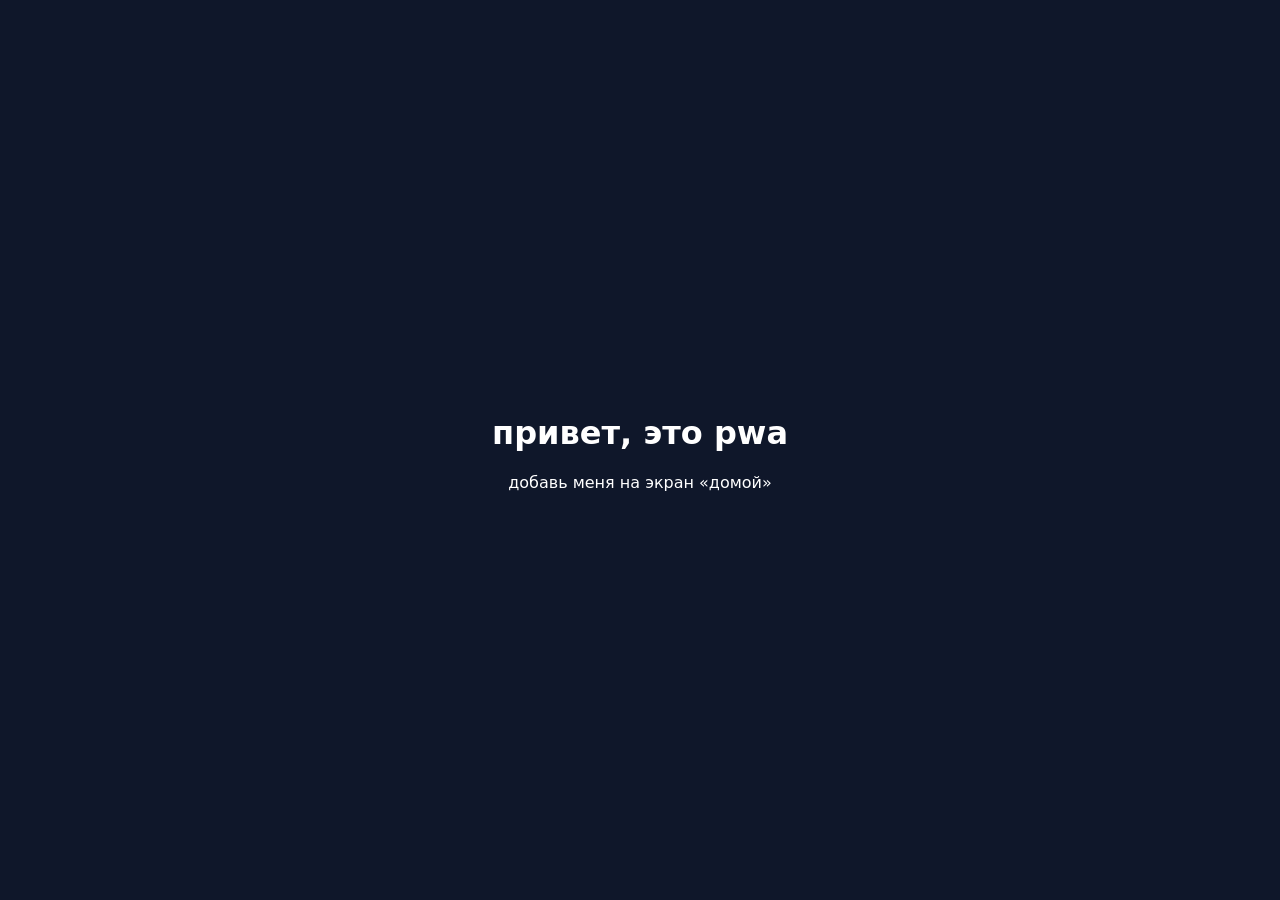
==== index.html @ ba423747 "pwa starter: страница, манифест, service worker, иконки Co-Authored-By: Claude Sonnet 5.5 <noreply@a" ====
<!doctype html>
<html lang="ru">
<head>
  <meta charset="utf-8">
  <meta name="viewport" content="width=device-width, initial-scale=1, viewport-fit=cover">
  <title>Моё приложение</title>

  <!-- pwa: манифест и цвет строки состояния -->
  <link rel="manifest" href="manifest.json">
  <meta name="theme-color" content="#0f172a">

  <!-- pwa для ios (safari) -->
  <meta name="apple-mobile-web-app-capable" content="yes">
  <meta name="mobile-web-app-capable" content="yes">
  <meta name="apple-mobile-web-app-status-bar-style" content="black-translucent">
  <meta name="apple-mobile-web-app-title" content="Моё приложение">
  <link rel="apple-touch-icon" href="icons/apple-touch-icon.png">

  <style>
    html, body { margin: 0; height: 100%; background: #0f172a; color: #fff;
      font-family: -apple-system, system-ui, sans-serif; }
    body { display: flex; align-items: center; justify-content: center; text-align: center;
      padding: env(safe-area-inset-top) env(safe-area-inset-right)
               env(safe-area-inset-bottom) env(safe-area-inset-left); }
  </style>
</head>
<body>
  <main>
    <h1>привет, это pwa</h1>
    <p>добавь меня на экран «домой»</p>
  </main>

  <script>
    if ('serviceWorker' in navigator) {
      window.addEventListener('load', () => {
        navigator.serviceWorker.register('sw.js').catch(console.error);
      });
    }
  </script>
</body>
</html>
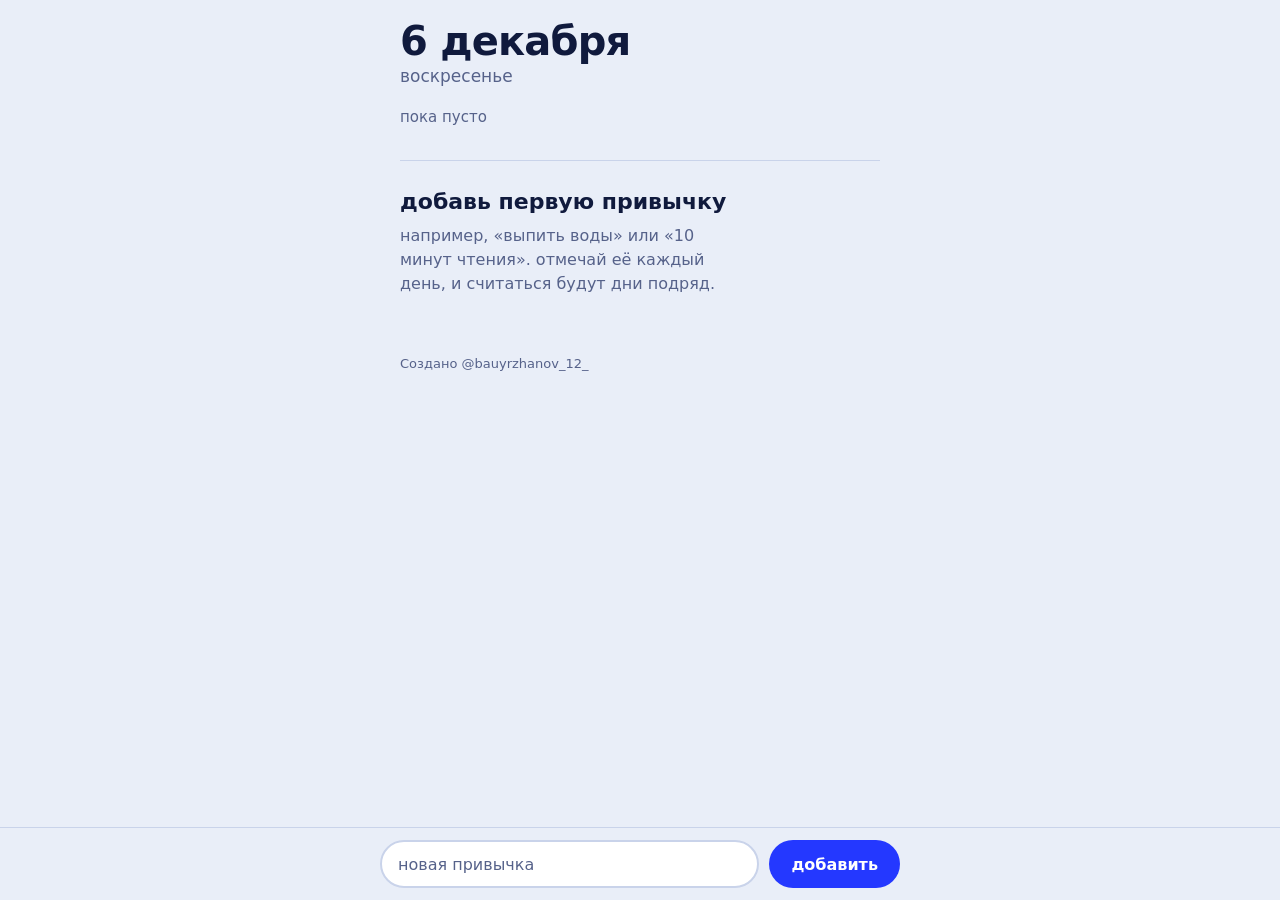
==== commit 218513c2: "трекер привычек: серии, неделя, хранение на устройстве, офлайн Co-Authored-By: Claude Sonnet 5.5 <no" ====
--- a/index.html
+++ b/index.html
@@ -3,33 +3,159 @@
 <head>
   <meta charset="utf-8">
   <meta name="viewport" content="width=device-width, initial-scale=1, viewport-fit=cover">
-  <title>Моё приложение</title>
+  <title>Привычки</title>
 
   <!-- pwa: манифест и цвет строки состояния -->
   <link rel="manifest" href="manifest.json">
-  <meta name="theme-color" content="#0f172a">
+  <meta name="theme-color" content="#e9eef8">
 
   <!-- pwa для ios (safari) -->
   <meta name="apple-mobile-web-app-capable" content="yes">
   <meta name="mobile-web-app-capable" content="yes">
-  <meta name="apple-mobile-web-app-status-bar-style" content="black-translucent">
-  <meta name="apple-mobile-web-app-title" content="Моё приложение">
+  <meta name="apple-mobile-web-app-status-bar-style" content="default">
+  <meta name="apple-mobile-web-app-title" content="Привычки">
   <link rel="apple-touch-icon" href="icons/apple-touch-icon.png">
 
   <style>
-    html, body { margin: 0; height: 100%; background: #0f172a; color: #fff;
-      font-family: -apple-system, system-ui, sans-serif; }
-    body { display: flex; align-items: center; justify-content: center; text-align: center;
-      padding: env(safe-area-inset-top) env(safe-area-inset-right)
-               env(safe-area-inset-bottom) env(safe-area-inset-left); }
+    :root {
+      --bg: #e9eef8;
+      --ink: #101a3d;
+      --muted: #56628a;
+      --line: #c9d3ea;
+      --stamp: #2438ff;
+      --sun: #ffc933;
+      --font: ui-rounded, "SF Pro Rounded", -apple-system, system-ui, "Segoe UI", sans-serif;
+    }
+
+    * { box-sizing: border-box; -webkit-tap-highlight-color: transparent; }
+
+    html, body { margin: 0; background: var(--bg); color: var(--ink); font-family: var(--font); }
+    body { min-height: 100dvh; -webkit-text-size-adjust: 100%; }
+
+    button, input { font: inherit; color: inherit; }
+    button { cursor: pointer; }
+
+    :focus-visible { outline: 3px solid var(--stamp); outline-offset: 3px; }
+
+    .app {
+      max-width: 520px;
+      margin: 0 auto;
+      padding: calc(env(safe-area-inset-top) + 20px) 20px calc(env(safe-area-inset-bottom) + 112px);
+    }
+
+    /* шапка */
+    .top { display: flex; align-items: flex-start; justify-content: space-between; gap: 16px; }
+    .date { margin: 0; font-size: 40px; line-height: 1.05; font-weight: 800; letter-spacing: -0.02em; }
+    .weekday { margin: 4px 0 0; font-size: 17px; color: var(--muted); }
+    .edit {
+      min-height: 44px; padding: 0 4px; background: none; border: 0;
+      font-size: 17px; font-weight: 600; color: var(--stamp);
+    }
+    .edit[hidden] { display: none; }
+
+    /* прогресс: по сегменту на каждую привычку */
+    .progress { margin: 22px 0 8px; font-size: 15px; color: var(--muted); }
+    .bar { display: flex; gap: 4px; height: 8px; }
+    .seg { flex: 1; border-radius: 4px; background: var(--line); }
+    .seg.on { background: var(--stamp); }
+
+    /* привычки: строки, разделённые линиями */
+    .list { list-style: none; margin: 18px 0 0; padding: 0; }
+    .habit { padding: 22px 0 20px; border-top: 1px solid var(--line); }
+
+    .habit-head { display: flex; align-items: flex-end; justify-content: space-between; gap: 16px; }
+    .habit-name { margin: 0; font-size: 22px; line-height: 1.2; font-weight: 700; overflow-wrap: anywhere; }
+
+    .streak { margin: 0; flex: none; text-align: right; line-height: 1; }
+    .streak-n { display: block; font-size: 34px; font-weight: 800; letter-spacing: -0.02em; color: var(--stamp); }
+    .streak-l { display: block; margin-top: 4px; font-size: 12px; color: var(--muted); }
+    .streak.zero .streak-n { color: var(--line); }
+
+    /* неделя */
+    .week { display: grid; grid-template-columns: repeat(7, 1fr); gap: 6px; margin-top: 18px; }
+    .cell { display: flex; flex-direction: column; align-items: center; gap: 6px; min-width: 0; }
+
+    .dot {
+      width: 100%; max-width: 48px; aspect-ratio: 1; padding: 0; border-radius: 50%;
+      background: transparent; border: 2px solid var(--line);
+      display: grid; place-items: center; position: relative;
+    }
+    .dot.today { border: 3px solid var(--sun); }
+    .dot.on { background: var(--stamp); border-color: var(--stamp); }
+    .dot.on::after {
+      content: ""; width: 34%; height: 18%;
+      border-left: 3px solid #fff; border-bottom: 3px solid #fff;
+      transform: translateY(-12%) rotate(-45deg);
+    }
+    .dot.on.today { box-shadow: 0 0 0 3px var(--sun); border-color: var(--stamp); }
+    .dot.stamped { animation: stamp .28s ease-out; }
+    @keyframes stamp { 0% { transform: scale(.7); } 60% { transform: scale(1.12); } 100% { transform: scale(1); } }
+
+    .dl { font-size: 12px; color: var(--muted); }
+    .dl.today { color: var(--ink); font-weight: 700; font-size: 11px; white-space: nowrap; }
+
+    /* удаление */
+    .del {
+      display: none; margin-top: 14px; min-height: 44px; padding: 0 16px;
+      background: none; border: 2px solid var(--ink); border-radius: 22px; font-weight: 600;
+    }
+    body.editing .del { display: inline-block; }
+
+    /* пусто */
+    .empty { padding: 28px 0; border-top: 1px solid var(--line); }
+    .empty-title { margin: 0; font-size: 22px; font-weight: 700; }
+    .empty-hint { margin: 10px 0 0; max-width: 34ch; font-size: 16px; line-height: 1.5; color: var(--muted); }
+
+    .foot { margin: 32px 0 0; font-size: 13px; color: var(--muted); }
+
+    /* форма добавления, прижата к низу */
+    .add {
+      position: fixed; left: 0; right: 0; bottom: 0;
+      padding: 12px 20px calc(env(safe-area-inset-bottom) + 12px);
+      background: var(--bg); border-top: 1px solid var(--line);
+    }
+    .add-inner { max-width: 520px; margin: 0 auto; display: flex; gap: 10px; }
+    .input {
+      flex: 1; min-width: 0; min-height: 48px; padding: 0 16px;
+      font-size: 16px; /* меньше 16px, и safari увеличивает страницу при фокусе */
+      background: #fff; border: 2px solid var(--line); border-radius: 24px;
+    }
+    .input::placeholder { color: var(--muted); }
+    .input:focus { border-color: var(--stamp); outline: none; }
+    .submit {
+      min-height: 48px; padding: 0 22px; border: 0; border-radius: 24px;
+      background: var(--stamp); color: #fff; font-weight: 700; font-size: 16px;
+    }
+
+    @media (prefers-reduced-motion: reduce) { .dot.stamped { animation: none; } }
   </style>
 </head>
 <body>
-  <main>
-    <h1>привет, это pwa</h1>
-    <p>добавь меня на экран «домой»</p>
-  </main>
+  <div class="app">
+    <header class="top">
+      <div>
+        <h1 class="date" id="date"></h1>
+        <p class="weekday" id="weekday"></p>
+      </div>
+      <button class="edit" id="edit" type="button" hidden>изменить</button>
+    </header>
 
+    <p class="progress" id="progress"></p>
+    <div class="bar" id="bar" aria-hidden="true"></div>
+
+    <ul class="list" id="list"></ul>
+
+    <p class="foot">Создано @bauyrzhanov_12_</p>
+  </div>
+
+  <form class="add" id="form" autocomplete="off">
+    <div class="add-inner">
+      <input class="input" id="input" type="text" maxlength="60" placeholder="новая привычка" enterkeyhint="done" aria-label="название новой привычки">
+      <button class="submit" type="submit">добавить</button>
+    </div>
+  </form>
+
+  <script src="app.js"></script>
   <script>
     if ('serviceWorker' in navigator) {
       window.addEventListener('load', () => {
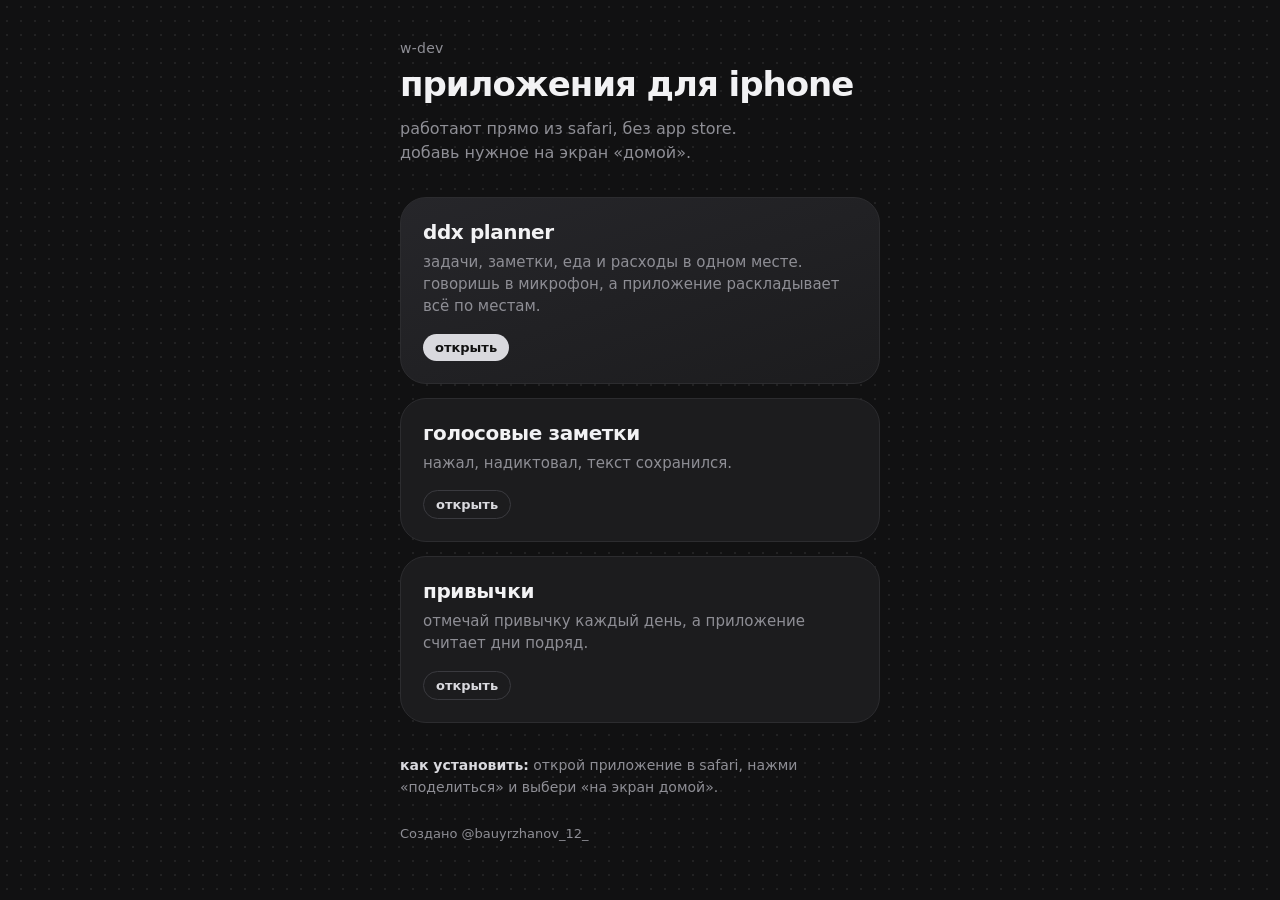
==== commit c510c6d0: "главная страница-хаб, привычки переехали в habits/, новые шрифты (unbounded, onest, literata) Co-Aut" ====
--- a/index.html
+++ b/index.html
@@ -3,165 +3,70 @@
 <head>
   <meta charset="utf-8">
   <meta name="viewport" content="width=device-width, initial-scale=1, viewport-fit=cover">
-  <title>Привычки</title>
+  <title>Приложения W-Dev</title>
+  <meta name="theme-color" content="#111112">
+  <meta name="description" content="Небольшие приложения, которые работают на iPhone без App Store.">
+  <link rel="apple-touch-icon" href="habits/icons/apple-touch-icon.png">
+  <style>
+    @font-face { font-family: "Unbounded"; font-weight: 200 900; font-display: swap; src: url("fonts/unbounded-cyrillic.woff2") format("woff2"); unicode-range: U+0301,U+0400-045F,U+0490-0491,U+04B0-04B1,U+2116; }
+    @font-face { font-family: "Unbounded"; font-weight: 200 900; font-display: swap; src: url("fonts/unbounded-latin.woff2") format("woff2"); unicode-range: U+0000-00FF,U+0131,U+0152-0153,U+02BB-02BC,U+02C6,U+02DA,U+02DC,U+2000-206F,U+20AC,U+2122,U+2212; }
+    @font-face { font-family: "Onest"; font-weight: 100 900; font-display: swap; src: url("fonts/onest-cyrillic.woff2") format("woff2"); unicode-range: U+0301,U+0400-045F,U+0490-0491,U+04B0-04B1,U+2116; }
+    @font-face { font-family: "Onest"; font-weight: 100 900; font-display: swap; src: url("fonts/onest-latin.woff2") format("woff2"); unicode-range: U+0000-00FF,U+0131,U+0152-0153,U+02BB-02BC,U+02C6,U+02DA,U+02DC,U+2000-206F,U+20AC,U+2122,U+2212; }
 
-  <!-- pwa: манифест и цвет строки состояния -->
-  <link rel="manifest" href="manifest.json">
-  <meta name="theme-color" content="#e9eef8">
-
-  <!-- pwa для ios (safari) -->
-  <meta name="apple-mobile-web-app-capable" content="yes">
-  <meta name="mobile-web-app-capable" content="yes">
-  <meta name="apple-mobile-web-app-status-bar-style" content="default">
-  <meta name="apple-mobile-web-app-title" content="Привычки">
-  <link rel="apple-touch-icon" href="icons/apple-touch-icon.png">
-
-  <style>
     :root {
-      --bg: #e9eef8;
-      --ink: #101a3d;
-      --muted: #56628a;
-      --line: #c9d3ea;
-      --stamp: #2438ff;
-      --sun: #ffc933;
-      --font: ui-rounded, "SF Pro Rounded", -apple-system, system-ui, "Segoe UI", sans-serif;
+      --bg: #111112; --card: #1c1c1e; --line: #2c2c2f; --ink: #f2f2f4; --muted: #8e8e95; --silver: #d9d9de;
+      --font: "Onest", system-ui, sans-serif; --display: "Unbounded", "Onest", system-ui, sans-serif;
     }
-
     * { box-sizing: border-box; -webkit-tap-highlight-color: transparent; }
-
     html, body { margin: 0; background: var(--bg); color: var(--ink); font-family: var(--font); }
-    body { min-height: 100dvh; -webkit-text-size-adjust: 100%; }
-
-    button, input { font: inherit; color: inherit; }
-    button { cursor: pointer; }
-
-    :focus-visible { outline: 3px solid var(--stamp); outline-offset: 3px; }
-
-    .app {
-      max-width: 520px;
-      margin: 0 auto;
-      padding: calc(env(safe-area-inset-top) + 20px) 20px calc(env(safe-area-inset-bottom) + 112px);
-    }
-
-    /* шапка */
-    .top { display: flex; align-items: flex-start; justify-content: space-between; gap: 16px; }
-    .date { margin: 0; font-size: 40px; line-height: 1.05; font-weight: 800; letter-spacing: -0.02em; }
-    .weekday { margin: 4px 0 0; font-size: 17px; color: var(--muted); }
-    .edit {
-      min-height: 44px; padding: 0 4px; background: none; border: 0;
-      font-size: 17px; font-weight: 600; color: var(--stamp);
-    }
-    .edit[hidden] { display: none; }
-
-    /* прогресс: по сегменту на каждую привычку */
-    .progress { margin: 22px 0 8px; font-size: 15px; color: var(--muted); }
-    .bar { display: flex; gap: 4px; height: 8px; }
-    .seg { flex: 1; border-radius: 4px; background: var(--line); }
-    .seg.on { background: var(--stamp); }
-
-    /* привычки: строки, разделённые линиями */
-    .list { list-style: none; margin: 18px 0 0; padding: 0; }
-    .habit { padding: 22px 0 20px; border-top: 1px solid var(--line); }
-
-    .habit-head { display: flex; align-items: flex-end; justify-content: space-between; gap: 16px; }
-    .habit-name { margin: 0; font-size: 22px; line-height: 1.2; font-weight: 700; overflow-wrap: anywhere; }
-
-    .streak { margin: 0; flex: none; text-align: right; line-height: 1; }
-    .streak-n { display: block; font-size: 34px; font-weight: 800; letter-spacing: -0.02em; color: var(--stamp); }
-    .streak-l { display: block; margin-top: 4px; font-size: 12px; color: var(--muted); }
-    .streak.zero .streak-n { color: var(--line); }
-
-    /* неделя */
-    .week { display: grid; grid-template-columns: repeat(7, 1fr); gap: 6px; margin-top: 18px; }
-    .cell { display: flex; flex-direction: column; align-items: center; gap: 6px; min-width: 0; }
-
-    .dot {
-      width: 100%; max-width: 48px; aspect-ratio: 1; padding: 0; border-radius: 50%;
-      background: transparent; border: 2px solid var(--line);
-      display: grid; place-items: center; position: relative;
-    }
-    .dot.today { border: 3px solid var(--sun); }
-    .dot.on { background: var(--stamp); border-color: var(--stamp); }
-    .dot.on::after {
-      content: ""; width: 34%; height: 18%;
-      border-left: 3px solid #fff; border-bottom: 3px solid #fff;
-      transform: translateY(-12%) rotate(-45deg);
-    }
-    .dot.on.today { box-shadow: 0 0 0 3px var(--sun); border-color: var(--stamp); }
-    .dot.stamped { animation: stamp .28s ease-out; }
-    @keyframes stamp { 0% { transform: scale(.7); } 60% { transform: scale(1.12); } 100% { transform: scale(1); } }
-
-    .dl { font-size: 12px; color: var(--muted); }
-    .dl.today { color: var(--ink); font-weight: 700; font-size: 11px; white-space: nowrap; }
-
-    /* удаление */
-    .del {
-      display: none; margin-top: 14px; min-height: 44px; padding: 0 16px;
-      background: none; border: 2px solid var(--ink); border-radius: 22px; font-weight: 600;
-    }
-    body.editing .del { display: inline-block; }
-
-    /* пусто */
-    .empty { padding: 28px 0; border-top: 1px solid var(--line); }
-    .empty-title { margin: 0; font-size: 22px; font-weight: 700; }
-    .empty-hint { margin: 10px 0 0; max-width: 34ch; font-size: 16px; line-height: 1.5; color: var(--muted); }
-
-    .foot { margin: 32px 0 0; font-size: 13px; color: var(--muted); }
-
-    /* форма добавления, прижата к низу */
-    .add {
-      position: fixed; left: 0; right: 0; bottom: 0;
-      padding: 12px 20px calc(env(safe-area-inset-bottom) + 12px);
-      background: var(--bg); border-top: 1px solid var(--line);
-    }
-    .add-inner { max-width: 520px; margin: 0 auto; display: flex; gap: 10px; }
-    .input {
-      flex: 1; min-width: 0; min-height: 48px; padding: 0 16px;
-      font-size: 16px; /* меньше 16px, и safari увеличивает страницу при фокусе */
-      background: #fff; border: 2px solid var(--line); border-radius: 24px;
-    }
-    .input::placeholder { color: var(--muted); }
-    .input:focus { border-color: var(--stamp); outline: none; }
-    .submit {
-      min-height: 48px; padding: 0 22px; border: 0; border-radius: 24px;
-      background: var(--stamp); color: #fff; font-weight: 700; font-size: 16px;
-    }
-
-    @media (prefers-reduced-motion: reduce) { .dot.stamped { animation: none; } }
+    body { min-height: 100dvh; -webkit-text-size-adjust: 100%;
+      background-image: radial-gradient(rgba(255,255,255,.07) 1px, transparent 1px); background-size: 14px 14px; }
+    .wrap { max-width: 520px; margin: 0 auto; padding: max(40px, env(safe-area-inset-top)) 20px max(32px, env(safe-area-inset-bottom)); }
+    .brand { margin: 0; font-size: 14px; color: var(--muted); letter-spacing: .02em; }
+    h1 { margin: 10px 0 0; font-family: var(--display); font-size: 34px; line-height: 1.1; font-weight: 700; letter-spacing: -.03em; }
+    .lead { margin: 14px 0 32px; max-width: 34ch; font-size: 16px; line-height: 1.5; color: var(--muted); }
+    .apps { display: grid; gap: 14px; padding: 0; margin: 0; list-style: none; }
+    .app { display: block; padding: 22px; border-radius: 26px; background: var(--card); border: 1px solid var(--line);
+      color: inherit; text-decoration: none; transition: transform .35s ease, border-color .35s ease; }
+    .app:active { transform: scale(.985); border-color: #4a4a50; }
+    .app.main { background: linear-gradient(160deg, #26262a, #1c1c1e); }
+    .app h2 { margin: 0; font-family: var(--display); font-size: 20px; line-height: 1.2; font-weight: 600; letter-spacing: -.02em; }
+    .app p { margin: 8px 0 0; font-size: 15px; line-height: 1.45; color: var(--muted); }
+    .tag { display: inline-block; margin-top: 16px; padding: 6px 12px; border-radius: 999px; background: var(--silver); color: #111; font-size: 13px; font-weight: 600; }
+    .app:not(.main) .tag { background: transparent; color: var(--silver); border: 1px solid #3a3a3f; }
+    .how { margin: 32px 0 0; font-size: 14px; line-height: 1.55; color: var(--muted); }
+    .how b { color: var(--silver); font-weight: 600; }
+    .foot { margin: 28px 0 0; font-size: 13px; color: var(--muted); }
+    :focus-visible { outline: 2px solid var(--silver); outline-offset: 3px; }
+    @media (prefers-reduced-motion: reduce) { .app { transition: none; } }
   </style>
 </head>
 <body>
-  <div class="app">
-    <header class="top">
-      <div>
-        <h1 class="date" id="date"></h1>
-        <p class="weekday" id="weekday"></p>
-      </div>
-      <button class="edit" id="edit" type="button" hidden>изменить</button>
-    </header>
+  <main class="wrap">
+    <p class="brand">w-dev</p>
+    <h1>приложения для iphone</h1>
+    <p class="lead">работают прямо из safari, без app store. добавь нужное на экран «домой».</p>
 
-    <p class="progress" id="progress"></p>
-    <div class="bar" id="bar" aria-hidden="true"></div>
+    <ul class="apps">
+      <li><a class="app main" href="planner/">
+        <h2>ddx planner</h2>
+        <p>задачи, заметки, еда и расходы в одном месте. говоришь в микрофон, а приложение раскладывает всё по местам.</p>
+        <span class="tag">открыть</span>
+      </a></li>
+      <li><a class="app" href="notes/">
+        <h2>голосовые заметки</h2>
+        <p>нажал, надиктовал, текст сохранился.</p>
+        <span class="tag">открыть</span>
+      </a></li>
+      <li><a class="app" href="habits/">
+        <h2>привычки</h2>
+        <p>отмечай привычку каждый день, а приложение считает дни подряд.</p>
+        <span class="tag">открыть</span>
+      </a></li>
+    </ul>
 
-    <ul class="list" id="list"></ul>
-
+    <p class="how"><b>как установить:</b> открой приложение в safari, нажми «поделиться» и выбери «на экран домой».</p>
     <p class="foot">Создано @bauyrzhanov_12_</p>
-  </div>
-
-  <form class="add" id="form" autocomplete="off">
-    <div class="add-inner">
-      <input class="input" id="input" type="text" maxlength="60" placeholder="новая привычка" enterkeyhint="done" aria-label="название новой привычки">
-      <button class="submit" type="submit">добавить</button>
-    </div>
-  </form>
-
-  <script src="app.js"></script>
-  <script>
-    if ('serviceWorker' in navigator) {
-      window.addEventListener('load', () => {
-        navigator.serviceWorker.register('sw.js').catch(console.error);
-      });
-    }
-  </script>
+  </main>
 </body>
 </html>
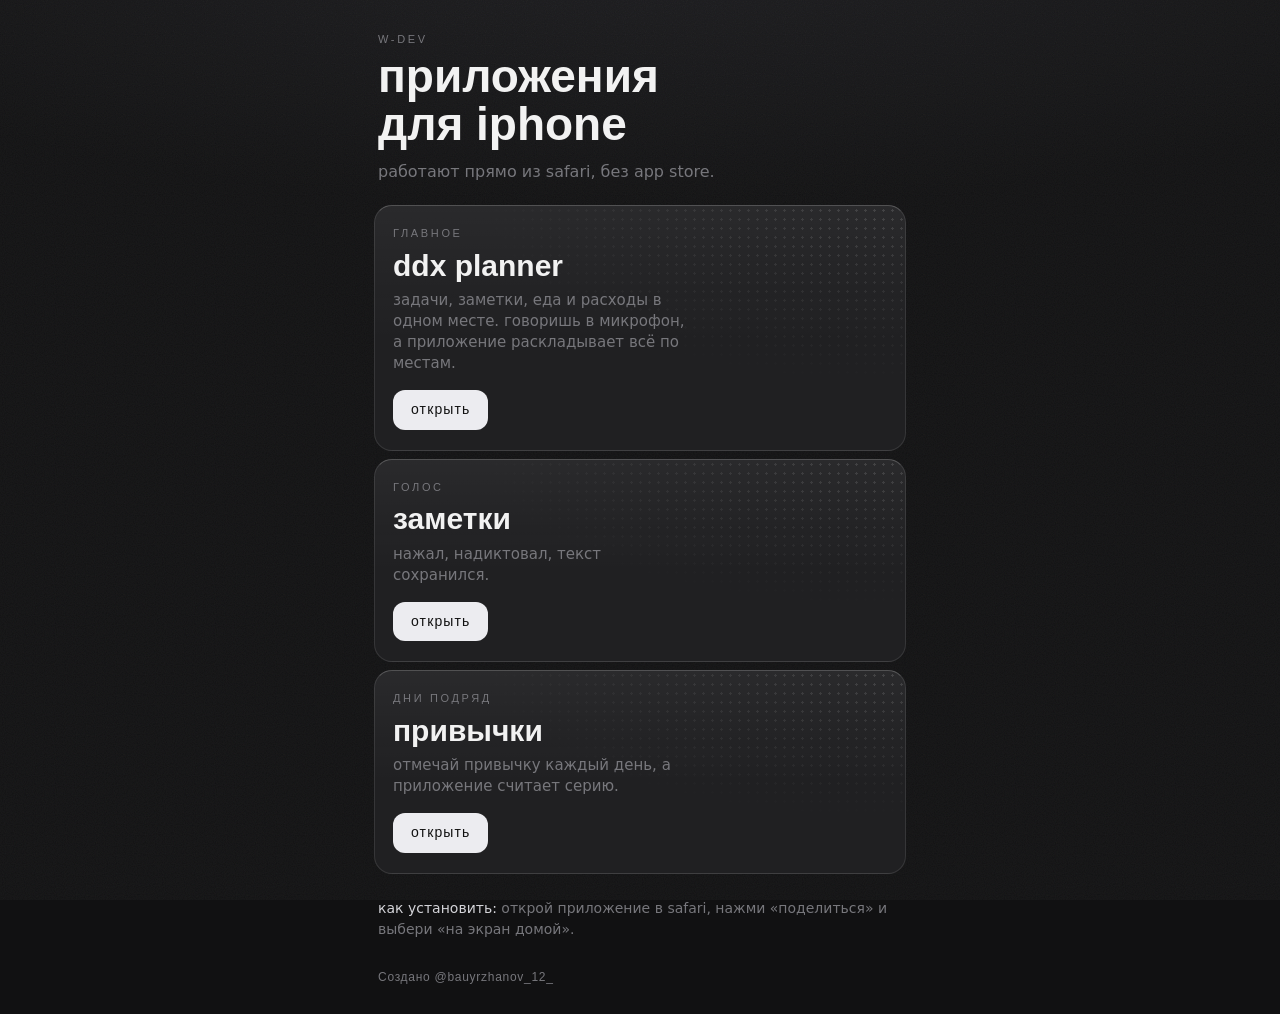
==== commit 2dd308ab: "единый тёмный графитовый стиль: общая тема для главной, привычек и заметок Co-Authored-By: Claude So" ====
--- a/index.html
+++ b/index.html
@@ -6,65 +6,36 @@
   <title>Приложения W-Dev</title>
   <meta name="theme-color" content="#111112">
   <meta name="description" content="Небольшие приложения, которые работают на iPhone без App Store.">
-  <link rel="apple-touch-icon" href="habits/icons/apple-touch-icon.png">
+  <link rel="apple-touch-icon" href="planner/icons/apple-touch-icon.png">
+  <link rel="stylesheet" href="theme.css">
   <style>
-    @font-face { font-family: "Unbounded"; font-weight: 200 900; font-display: swap; src: url("fonts/unbounded-cyrillic.woff2") format("woff2"); unicode-range: U+0301,U+0400-045F,U+0490-0491,U+04B0-04B1,U+2116; }
-    @font-face { font-family: "Unbounded"; font-weight: 200 900; font-display: swap; src: url("fonts/unbounded-latin.woff2") format("woff2"); unicode-range: U+0000-00FF,U+0131,U+0152-0153,U+02BB-02BC,U+02C6,U+02DA,U+02DC,U+2000-206F,U+20AC,U+2122,U+2212; }
-    @font-face { font-family: "Onest"; font-weight: 100 900; font-display: swap; src: url("fonts/onest-cyrillic.woff2") format("woff2"); unicode-range: U+0301,U+0400-045F,U+0490-0491,U+04B0-04B1,U+2116; }
-    @font-face { font-family: "Onest"; font-weight: 100 900; font-display: swap; src: url("fonts/onest-latin.woff2") format("woff2"); unicode-range: U+0000-00FF,U+0131,U+0152-0153,U+02BB-02BC,U+02C6,U+02DA,U+02DC,U+2000-206F,U+20AC,U+2122,U+2212; }
-
-    :root {
-      --bg: #111112; --card: #1c1c1e; --line: #2c2c2f; --ink: #f2f2f4; --muted: #8e8e95; --silver: #d9d9de;
-      --font: "Onest", system-ui, sans-serif; --display: "Unbounded", "Onest", system-ui, sans-serif;
-    }
-    * { box-sizing: border-box; -webkit-tap-highlight-color: transparent; }
-    html, body { margin: 0; background: var(--bg); color: var(--ink); font-family: var(--font); }
-    body { min-height: 100dvh; -webkit-text-size-adjust: 100%;
-      background-image: radial-gradient(rgba(255,255,255,.07) 1px, transparent 1px); background-size: 14px 14px; }
-    .wrap { max-width: 520px; margin: 0 auto; padding: max(40px, env(safe-area-inset-top)) 20px max(32px, env(safe-area-inset-bottom)); }
-    .brand { margin: 0; font-size: 14px; color: var(--muted); letter-spacing: .02em; }
-    h1 { margin: 10px 0 0; font-family: var(--display); font-size: 34px; line-height: 1.1; font-weight: 700; letter-spacing: -.03em; }
-    .lead { margin: 14px 0 32px; max-width: 34ch; font-size: 16px; line-height: 1.5; color: var(--muted); }
-    .apps { display: grid; gap: 14px; padding: 0; margin: 0; list-style: none; }
-    .app { display: block; padding: 22px; border-radius: 26px; background: var(--card); border: 1px solid var(--line);
-      color: inherit; text-decoration: none; transition: transform .35s ease, border-color .35s ease; }
-    .app:active { transform: scale(.985); border-color: #4a4a50; }
-    .app.main { background: linear-gradient(160deg, #26262a, #1c1c1e); }
-    .app h2 { margin: 0; font-family: var(--display); font-size: 20px; line-height: 1.2; font-weight: 600; letter-spacing: -.02em; }
-    .app p { margin: 8px 0 0; font-size: 15px; line-height: 1.45; color: var(--muted); }
-    .tag { display: inline-block; margin-top: 16px; padding: 6px 12px; border-radius: 999px; background: var(--silver); color: #111; font-size: 13px; font-weight: 600; }
-    .app:not(.main) .tag { background: transparent; color: var(--silver); border: 1px solid #3a3a3f; }
-    .how { margin: 32px 0 0; font-size: 14px; line-height: 1.55; color: var(--muted); }
-    .how b { color: var(--silver); font-weight: 600; }
-    .foot { margin: 28px 0 0; font-size: 13px; color: var(--muted); }
-    :focus-visible { outline: 2px solid var(--silver); outline-offset: 3px; }
-    @media (prefers-reduced-motion: reduce) { .app { transition: none; } }
+    .wrap { padding: max(32px, env(safe-area-inset-top)) 14px max(28px, env(safe-area-inset-bottom)); }
+    .head { padding: 0 4px 22px; }
+    .lead { margin: 12px 0 0; max-width: 34ch; font-size: 16px; color: var(--mute); }
+    .apps { display: grid; gap: 8px; padding: 0; margin: 0; list-style: none; }
+    a.card { display: block; padding: 20px 18px; color: inherit; text-decoration: none; }
+    a.card:active { transform: scale(.98); }
+    .n { margin: 0; font-family: var(--label); font-size: 11px; letter-spacing: .24em; text-transform: uppercase; color: var(--mute); }
+    .card h2 { margin: 8px 0 0; font-family: var(--display); font-size: 30px; font-weight: 600; line-height: 1.08; }
+    .card p.d { margin: 8px 0 0; max-width: 32ch; font-size: 15px; color: var(--mute); }
+    .go { display: inline-block; margin-top: 16px; padding: 10px 18px; border-radius: 12px; background: var(--paper); color: #111; font-family: var(--label); font-size: 14px; letter-spacing: .08em; }
+    .how { margin: 24px 4px 0; font-size: 14px; line-height: 1.55; color: var(--mute); }
+    .how b { color: var(--silver); font-weight: 400; }
   </style>
 </head>
 <body>
-  <main class="wrap">
-    <p class="brand">w-dev</p>
-    <h1>приложения для iphone</h1>
-    <p class="lead">работают прямо из safari, без app store. добавь нужное на экран «домой».</p>
-
+  <div class="grain"></div>
+  <main class="shell wrap">
+    <header class="head">
+      <p class="kicker">w-dev</p>
+      <h1 class="big">приложения<br>для iphone</h1>
+      <p class="lead">работают прямо из safari, без app store.</p>
+    </header>
     <ul class="apps">
-      <li><a class="app main" href="planner/">
-        <h2>ddx planner</h2>
-        <p>задачи, заметки, еда и расходы в одном месте. говоришь в микрофон, а приложение раскладывает всё по местам.</p>
-        <span class="tag">открыть</span>
-      </a></li>
-      <li><a class="app" href="notes/">
-        <h2>голосовые заметки</h2>
-        <p>нажал, надиктовал, текст сохранился.</p>
-        <span class="tag">открыть</span>
-      </a></li>
-      <li><a class="app" href="habits/">
-        <h2>привычки</h2>
-        <p>отмечай привычку каждый день, а приложение считает дни подряд.</p>
-        <span class="tag">открыть</span>
-      </a></li>
+      <li><a class="card dots" href="planner/"><p class="n">главное</p><h2>ddx planner</h2><p class="d">задачи, заметки, еда и расходы в одном месте. говоришь в микрофон, а приложение раскладывает всё по местам.</p><span class="go">открыть</span></a></li>
+      <li><a class="card dots" href="notes/"><p class="n">голос</p><h2>заметки</h2><p class="d">нажал, надиктовал, текст сохранился.</p><span class="go">открыть</span></a></li>
+      <li><a class="card dots" href="habits/"><p class="n">дни подряд</p><h2>привычки</h2><p class="d">отмечай привычку каждый день, а приложение считает серию.</p><span class="go">открыть</span></a></li>
     </ul>
-
     <p class="how"><b>как установить:</b> открой приложение в safari, нажми «поделиться» и выбери «на экран домой».</p>
     <p class="foot">Создано @bauyrzhanov_12_</p>
   </main>
--- a/theme.css
+++ b/theme.css
@@ -0,0 +1,67 @@
+/* общая тема: глубокий графит, моноплитки, узкие шрифты, акцент только белый и серебристый.
+   подключается на главной, в привычках и заметках. ddx planner использует тот же набор. */
+
+/* четыре шрифта, у каждого своя роль:
+   Oswald: крупные заголовки, Inter Tight: основной текст, Fira Sans Extra Condensed: цифры,
+   Roboto Condensed: подписи разделов, кнопки и панель */
+@font-face { font-family: "Oswald"; font-weight: 200 700; font-style: normal; font-display: swap;
+  src: url(fonts/oswald-cyrillic.woff2) format("woff2"); unicode-range: U+0301, U+0400-045F, U+0490-0491, U+04B0-04B1, U+2116; }
+@font-face { font-family: "Oswald"; font-weight: 200 700; font-style: normal; font-display: swap;
+  src: url(fonts/oswald-latin.woff2) format("woff2"); unicode-range: U+0000-00FF, U+0131, U+0152-0153, U+02BB-02BC, U+02C6, U+02DA, U+02DC, U+2000-206F, U+20AC, U+2122, U+2191, U+2193, U+2212, U+2215, U+FEFF, U+FFFD; }
+@font-face { font-family: "Inter Tight"; font-weight: 100 900; font-style: normal; font-display: swap;
+  src: url(fonts/intertight-cyrillic.woff2) format("woff2"); unicode-range: U+0301, U+0400-045F, U+0490-0491, U+04B0-04B1, U+2116; }
+@font-face { font-family: "Inter Tight"; font-weight: 100 900; font-style: normal; font-display: swap;
+  src: url(fonts/intertight-latin.woff2) format("woff2"); unicode-range: U+0000-00FF, U+0131, U+0152-0153, U+02BB-02BC, U+02C6, U+02DA, U+02DC, U+2000-206F, U+20AC, U+2122, U+2191, U+2193, U+2212, U+2215, U+FEFF, U+FFFD; }
+@font-face { font-family: "Fira Sans Extra Condensed"; font-weight: 600; font-style: normal; font-display: swap;
+  src: url(fonts/fira-600-cyrillic.woff2) format("woff2"); unicode-range: U+0301, U+0400-045F, U+0490-0491, U+04B0-04B1, U+2116; }
+@font-face { font-family: "Fira Sans Extra Condensed"; font-weight: 600; font-style: normal; font-display: swap;
+  src: url(fonts/fira-600-latin.woff2) format("woff2"); unicode-range: U+0000-00FF, U+0131, U+0152-0153, U+02BB-02BC, U+02C6, U+02DA, U+02DC, U+2000-206F, U+20AC, U+2122, U+2191, U+2193, U+2212, U+2215, U+FEFF, U+FFFD; }
+@font-face { font-family: "Roboto Condensed"; font-weight: 400; font-style: normal; font-display: swap;
+  src: url(fonts/rc-400-cyrillic.woff2) format("woff2"); unicode-range: U+0301, U+0400-045F, U+0490-0491, U+04B0-04B1, U+2116; }
+@font-face { font-family: "Roboto Condensed"; font-weight: 400; font-style: normal; font-display: swap;
+  src: url(fonts/rc-400-latin.woff2) format("woff2"); unicode-range: U+0000-00FF, U+0131, U+0152-0153, U+02BB-02BC, U+02C6, U+02DA, U+02DC, U+2000-206F, U+20AC, U+2122, U+2191, U+2193, U+2212, U+2215, U+FEFF, U+FFFD; }
+
+:root {
+  --bg: #111112; --bg2: #171719; --card: #202022; --card2: #252527;
+  --ink: #f2f2f2; --mute: #77777c;
+  --line: rgba(255, 255, 255, .10); --line-top: rgba(255, 255, 255, .22);
+  --silver: #d4d4d9; --paper: #ececf0;
+  --display: "Oswald", "DIN Condensed", "Arial Narrow", sans-serif;
+  --body: "Inter Tight", "Helvetica Neue", system-ui, sans-serif;
+  --figure: "Fira Sans Extra Condensed", "Roboto Condensed", "Arial Narrow", sans-serif;
+  --label: "Roboto Condensed", "DIN Condensed", "Arial Narrow", sans-serif;
+  --ease: cubic-bezier(.2, .7, .2, 1);
+}
+* { box-sizing: border-box; -webkit-tap-highlight-color: transparent; }
+[hidden] { display: none !important; }
+html, body { margin: 0; background: var(--bg); color: var(--ink); font-family: var(--body); font-weight: 300; }
+body {
+  min-height: 100dvh; font-size: 17px; line-height: 1.4; -webkit-text-size-adjust: 100%;
+  background: radial-gradient(120% 50% at 50% -8%, #1d1d20 0%, rgba(17, 17, 18, 0) 62%), var(--bg);
+  background-attachment: fixed;
+}
+.grain {
+  position: fixed; inset: 0; z-index: 0; pointer-events: none; opacity: .06; mix-blend-mode: screen;
+  background-image: url("data:image/svg+xml;utf8,%3Csvg xmlns='http://www.w3.org/2000/svg' width='160' height='160'%3E%3Cfilter id='n'%3E%3CfeTurbulence type='fractalNoise' baseFrequency='.9' numOctaves='2' stitchTiles='stitch'/%3E%3C/filter%3E%3Crect width='100%25' height='100%25' filter='url(%23n)'/%3E%3C/svg%3E");
+}
+button, input, textarea, select { font: inherit; color: inherit; }
+button { cursor: pointer; }
+:focus-visible { outline: 2px solid var(--silver); outline-offset: 3px; }
+.shell { position: relative; z-index: 1; max-width: 560px; margin: 0 auto; }
+.kicker { margin: 0; font-family: var(--label); font-size: 11px; letter-spacing: .24em; text-transform: uppercase; color: var(--mute); }
+h1.big { margin: 6px 0 0; font-family: var(--display); font-size: 46px; font-weight: 600; line-height: 1.04; }
+.card {
+  position: relative; overflow: hidden; padding: 16px;
+  background: linear-gradient(180deg, rgba(255, 255, 255, .045), rgba(255, 255, 255, 0) 55%), var(--card);
+  border: 1px solid var(--line); border-top-color: var(--line-top); border-radius: 18px;
+  transition: transform .3s var(--ease), border-color .3s;
+}
+.card > * { position: relative; }
+.card.dots::before {
+  content: ""; position: absolute; inset: 0; pointer-events: none;
+  background-image: radial-gradient(rgba(255, 255, 255, .13) 1px, transparent 1.3px); background-size: 9px 9px;
+  -webkit-mask-image: radial-gradient(120% 110% at 100% 0%, #000 0%, transparent 68%);
+  mask-image: radial-gradient(120% 110% at 100% 0%, #000 0%, transparent 68%);
+}
+.foot { margin: 28px 4px 0; font-family: var(--label); font-size: 12px; letter-spacing: .06em; color: var(--mute); }
+@media (prefers-reduced-motion: reduce) { * { transition: none !important; animation: none !important; } }
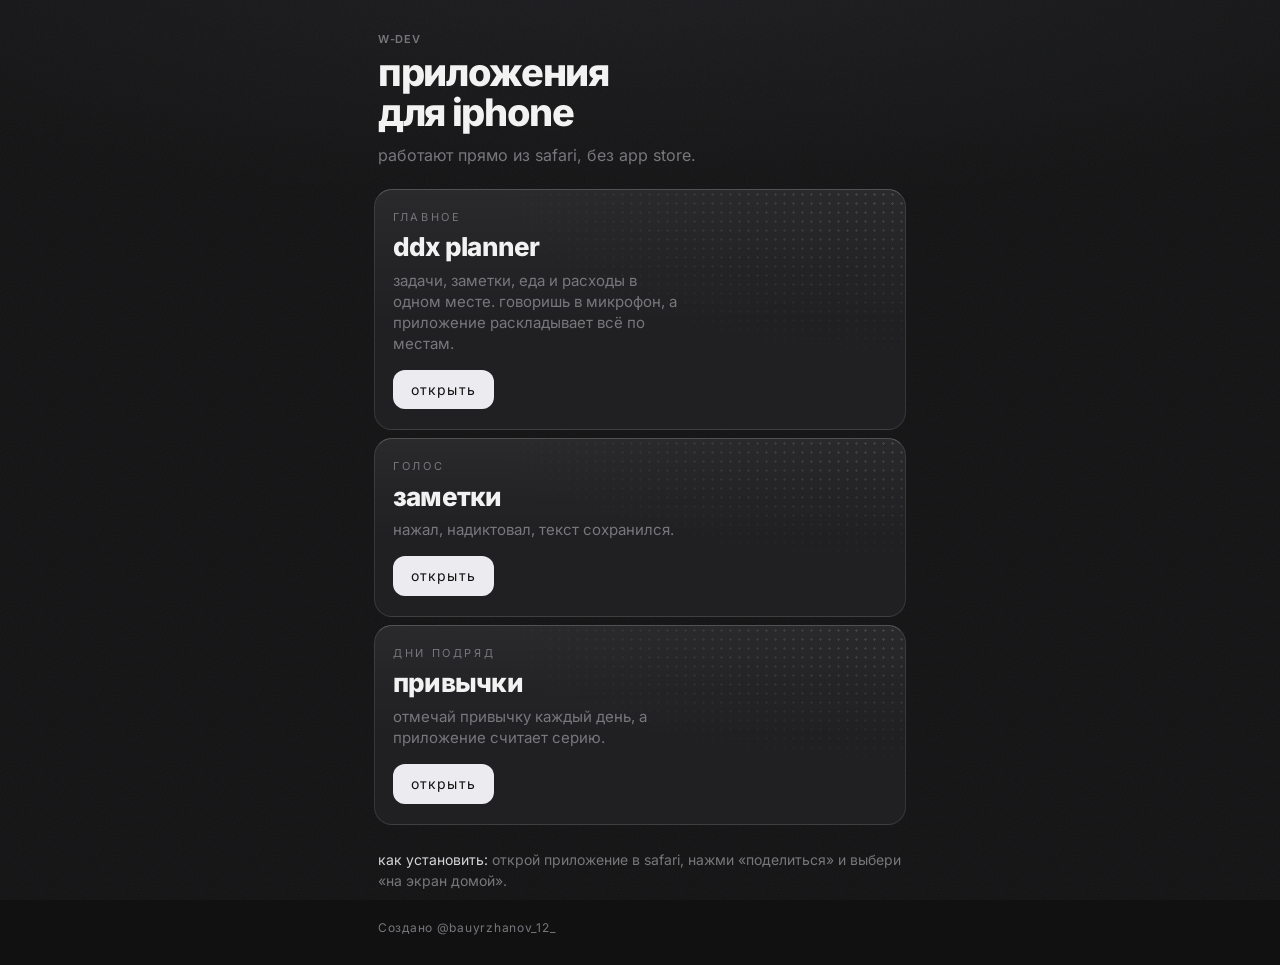
==== commit 6079d194: "шрифт как на референсе: Inter везде, жирные заголовки и цифры Co-Authored-By: Claude Sonnet 5.5 <nor" ====
--- a/index.html
+++ b/index.html
@@ -16,7 +16,7 @@
     a.card { display: block; padding: 20px 18px; color: inherit; text-decoration: none; }
     a.card:active { transform: scale(.98); }
     .n { margin: 0; font-family: var(--label); font-size: 11px; letter-spacing: .24em; text-transform: uppercase; color: var(--mute); }
-    .card h2 { margin: 8px 0 0; font-family: var(--display); font-size: 30px; font-weight: 600; line-height: 1.08; }
+    .card h2 { margin: 8px 0 0; font-family: var(--display); font-size: 26px; font-weight: 800; letter-spacing: -.03em; line-height: 1.1; }
     .card p.d { margin: 8px 0 0; max-width: 32ch; font-size: 15px; color: var(--mute); }
     .go { display: inline-block; margin-top: 16px; padding: 10px 18px; border-radius: 12px; background: var(--paper); color: #111; font-family: var(--label); font-size: 14px; letter-spacing: .08em; }
     .how { margin: 24px 4px 0; font-size: 14px; line-height: 1.55; color: var(--mute); }
--- a/theme.css
+++ b/theme.css
@@ -4,37 +4,23 @@
 /* четыре шрифта, у каждого своя роль:
    Oswald: крупные заголовки, Inter Tight: основной текст, Fira Sans Extra Condensed: цифры,
    Roboto Condensed: подписи разделов, кнопки и панель */
-@font-face { font-family: "Oswald"; font-weight: 200 700; font-style: normal; font-display: swap;
-  src: url(fonts/oswald-cyrillic.woff2) format("woff2"); unicode-range: U+0301, U+0400-045F, U+0490-0491, U+04B0-04B1, U+2116; }
-@font-face { font-family: "Oswald"; font-weight: 200 700; font-style: normal; font-display: swap;
-  src: url(fonts/oswald-latin.woff2) format("woff2"); unicode-range: U+0000-00FF, U+0131, U+0152-0153, U+02BB-02BC, U+02C6, U+02DA, U+02DC, U+2000-206F, U+20AC, U+2122, U+2191, U+2193, U+2212, U+2215, U+FEFF, U+FFFD; }
-@font-face { font-family: "Inter Tight"; font-weight: 100 900; font-style: normal; font-display: swap;
-  src: url(fonts/intertight-cyrillic.woff2) format("woff2"); unicode-range: U+0301, U+0400-045F, U+0490-0491, U+04B0-04B1, U+2116; }
-@font-face { font-family: "Inter Tight"; font-weight: 100 900; font-style: normal; font-display: swap;
-  src: url(fonts/intertight-latin.woff2) format("woff2"); unicode-range: U+0000-00FF, U+0131, U+0152-0153, U+02BB-02BC, U+02C6, U+02DA, U+02DC, U+2000-206F, U+20AC, U+2122, U+2191, U+2193, U+2212, U+2215, U+FEFF, U+FFFD; }
-@font-face { font-family: "Fira Sans Extra Condensed"; font-weight: 600; font-style: normal; font-display: swap;
-  src: url(fonts/fira-600-cyrillic.woff2) format("woff2"); unicode-range: U+0301, U+0400-045F, U+0490-0491, U+04B0-04B1, U+2116; }
-@font-face { font-family: "Fira Sans Extra Condensed"; font-weight: 600; font-style: normal; font-display: swap;
-  src: url(fonts/fira-600-latin.woff2) format("woff2"); unicode-range: U+0000-00FF, U+0131, U+0152-0153, U+02BB-02BC, U+02C6, U+02DA, U+02DC, U+2000-206F, U+20AC, U+2122, U+2191, U+2193, U+2212, U+2215, U+FEFF, U+FFFD; }
-@font-face { font-family: "Roboto Condensed"; font-weight: 400; font-style: normal; font-display: swap;
-  src: url(fonts/rc-400-cyrillic.woff2) format("woff2"); unicode-range: U+0301, U+0400-045F, U+0490-0491, U+04B0-04B1, U+2116; }
-@font-face { font-family: "Roboto Condensed"; font-weight: 400; font-style: normal; font-display: swap;
-  src: url(fonts/rc-400-latin.woff2) format("woff2"); unicode-range: U+0000-00FF, U+0131, U+0152-0153, U+02BB-02BC, U+02C6, U+02DA, U+02DC, U+2000-206F, U+20AC, U+2122, U+2191, U+2193, U+2212, U+2215, U+FEFF, U+FFFD; }
+@font-face { font-family: "Inter"; font-weight: 100 900; font-style: normal; font-display: swap; src: url(fonts/inter-cyrillic.woff2) format("woff2"); unicode-range: U+0301,U+0400-045F,U+0490-0491,U+04B0-04B1,U+2116; }
+@font-face { font-family: "Inter"; font-weight: 100 900; font-style: normal; font-display: swap; src: url(fonts/inter-latin.woff2) format("woff2"); unicode-range: U+0000-00FF,U+0131,U+0152-0153,U+02BB-02BC,U+02C6,U+02DA,U+02DC,U+2000-206F,U+20AC,U+2122,U+2191,U+2193,U+2212,U+2215,U+FEFF,U+FFFD; }
 
 :root {
   --bg: #111112; --bg2: #171719; --card: #202022; --card2: #252527;
   --ink: #f2f2f2; --mute: #77777c;
   --line: rgba(255, 255, 255, .10); --line-top: rgba(255, 255, 255, .22);
   --silver: #d4d4d9; --paper: #ececf0;
-  --display: "Oswald", "DIN Condensed", "Arial Narrow", sans-serif;
-  --body: "Inter Tight", "Helvetica Neue", system-ui, sans-serif;
-  --figure: "Fira Sans Extra Condensed", "Roboto Condensed", "Arial Narrow", sans-serif;
-  --label: "Roboto Condensed", "DIN Condensed", "Arial Narrow", sans-serif;
+  --display: "Inter", system-ui, sans-serif;
+  --body: "Inter", system-ui, sans-serif;
+  --figure: "Inter", system-ui, sans-serif;
+  --label: "Inter", system-ui, sans-serif;
   --ease: cubic-bezier(.2, .7, .2, 1);
 }
 * { box-sizing: border-box; -webkit-tap-highlight-color: transparent; }
 [hidden] { display: none !important; }
-html, body { margin: 0; background: var(--bg); color: var(--ink); font-family: var(--body); font-weight: 300; }
+html, body { margin: 0; background: var(--bg); color: var(--ink); font-family: var(--body); font-weight: 400; }
 body {
   min-height: 100dvh; font-size: 17px; line-height: 1.4; -webkit-text-size-adjust: 100%;
   background: radial-gradient(120% 50% at 50% -8%, #1d1d20 0%, rgba(17, 17, 18, 0) 62%), var(--bg);
@@ -48,7 +34,7 @@
 button { cursor: pointer; }
 :focus-visible { outline: 2px solid var(--silver); outline-offset: 3px; }
 .shell { position: relative; z-index: 1; max-width: 560px; margin: 0 auto; }
-.kicker { margin: 0; font-family: var(--label); font-size: 11px; letter-spacing: .24em; text-transform: uppercase; color: var(--mute); }
+.kicker { margin: 0; font-family: var(--label); font-size: 11px; letter-spacing: .06em; text-transform: uppercase; color: var(--mute); }
 h1.big { margin: 6px 0 0; font-family: var(--display); font-size: 46px; font-weight: 600; line-height: 1.04; }
 .card {
   position: relative; overflow: hidden; padding: 16px;
@@ -65,3 +51,5 @@
 }
 .foot { margin: 28px 4px 0; font-family: var(--label); font-size: 12px; letter-spacing: .06em; color: var(--mute); }
 @media (prefers-reduced-motion: reduce) { * { transition: none !important; animation: none !important; } }
+h1.big { font-size: 38px; font-weight: 800; letter-spacing: -.035em; }
+.kicker { font-weight: 600; }
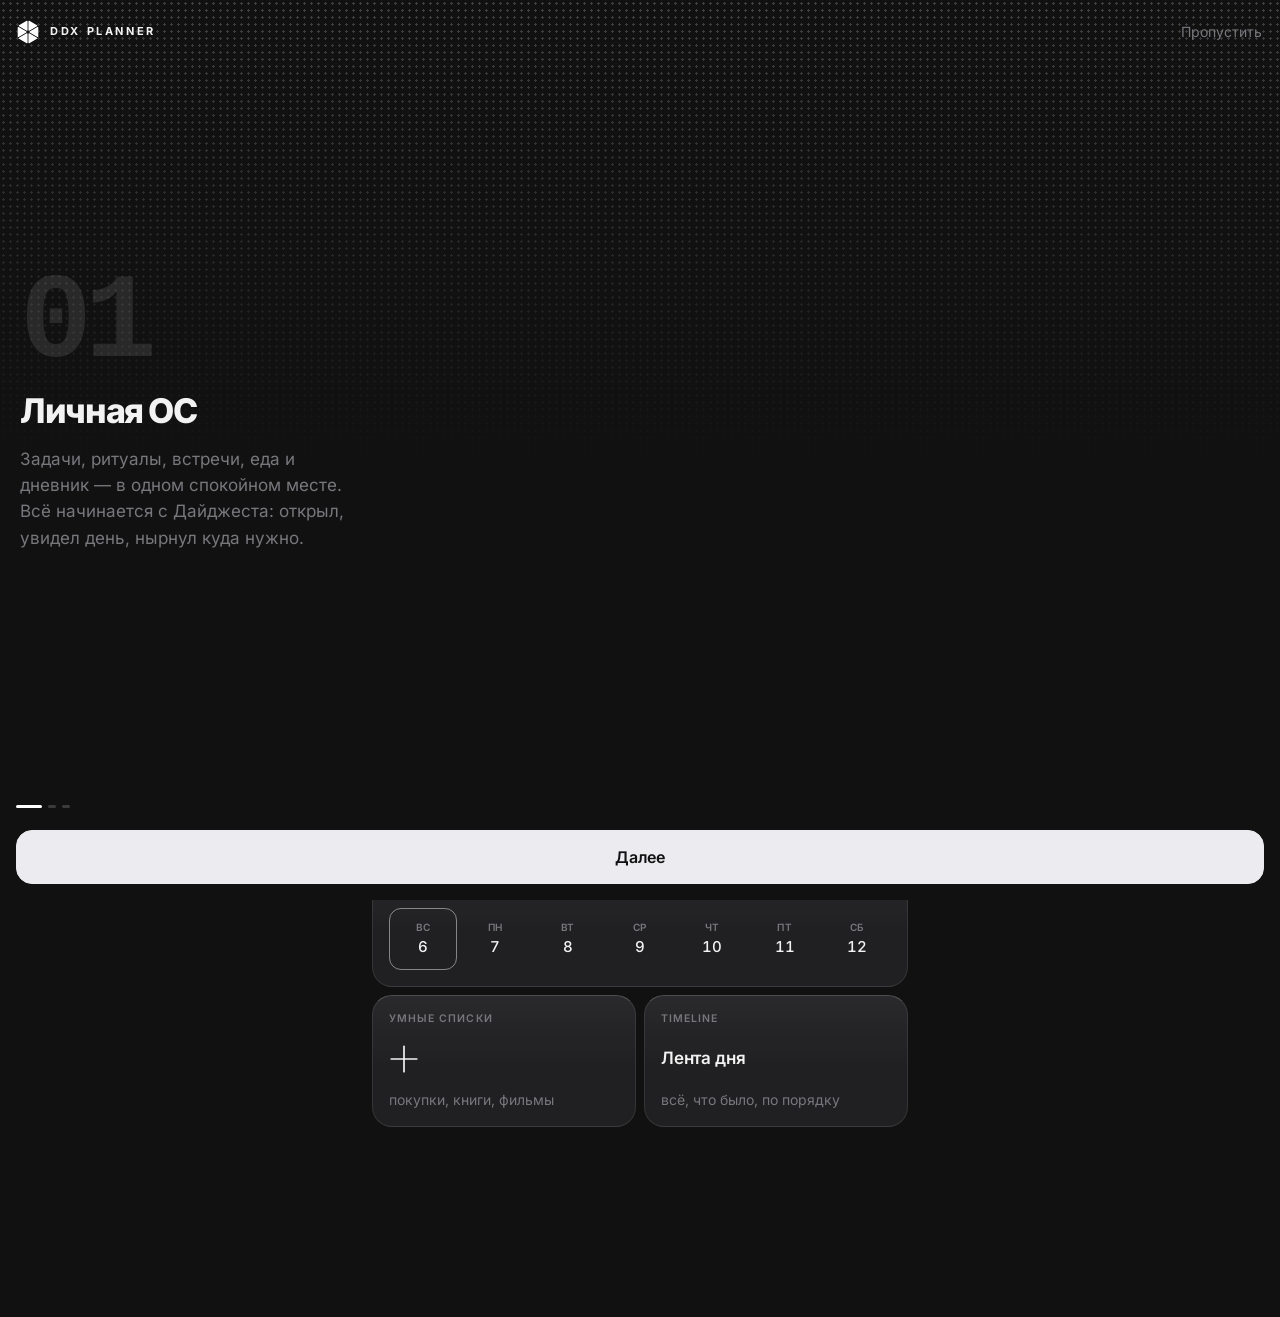
==== commit b45f52ca: "корень сайта сразу открывает ddx planner, список приложений убран Co-Authored-By: Claude Sonnet 5.5 " ====
--- a/index.html
+++ b/index.html
@@ -3,41 +3,14 @@
 <head>
   <meta charset="utf-8">
   <meta name="viewport" content="width=device-width, initial-scale=1, viewport-fit=cover">
-  <title>Приложения W-Dev</title>
+  <title>DDX Planner</title>
   <meta name="theme-color" content="#111112">
-  <meta name="description" content="Небольшие приложения, которые работают на iPhone без App Store.">
+  <meta http-equiv="refresh" content="0; url=planner/">
   <link rel="apple-touch-icon" href="planner/icons/apple-touch-icon.png">
-  <link rel="stylesheet" href="theme.css">
-  <style>
-    .wrap { padding: max(32px, env(safe-area-inset-top)) 14px max(28px, env(safe-area-inset-bottom)); }
-    .head { padding: 0 4px 22px; }
-    .lead { margin: 12px 0 0; max-width: 34ch; font-size: 16px; color: var(--mute); }
-    .apps { display: grid; gap: 8px; padding: 0; margin: 0; list-style: none; }
-    a.card { display: block; padding: 20px 18px; color: inherit; text-decoration: none; }
-    a.card:active { transform: scale(.98); }
-    .n { margin: 0; font-family: var(--label); font-size: 11px; letter-spacing: .24em; text-transform: uppercase; color: var(--mute); }
-    .card h2 { margin: 8px 0 0; font-family: var(--display); font-size: 26px; font-weight: 800; letter-spacing: -.03em; line-height: 1.1; }
-    .card p.d { margin: 8px 0 0; max-width: 32ch; font-size: 15px; color: var(--mute); }
-    .go { display: inline-block; margin-top: 16px; padding: 10px 18px; border-radius: 12px; background: var(--paper); color: #111; font-family: var(--label); font-size: 14px; letter-spacing: .08em; }
-    .how { margin: 24px 4px 0; font-size: 14px; line-height: 1.55; color: var(--mute); }
-    .how b { color: var(--silver); font-weight: 400; }
-  </style>
+  <style>html, body { margin: 0; background: #111112; }</style>
+  <script>location.replace('planner/' + location.hash);</script>
 </head>
 <body>
-  <div class="grain"></div>
-  <main class="shell wrap">
-    <header class="head">
-      <p class="kicker">w-dev</p>
-      <h1 class="big">приложения<br>для iphone</h1>
-      <p class="lead">работают прямо из safari, без app store.</p>
-    </header>
-    <ul class="apps">
-      <li><a class="card dots" href="planner/"><p class="n">главное</p><h2>ddx planner</h2><p class="d">задачи, заметки, еда и расходы в одном месте. говоришь в микрофон, а приложение раскладывает всё по местам.</p><span class="go">открыть</span></a></li>
-      <li><a class="card dots" href="notes/"><p class="n">голос</p><h2>заметки</h2><p class="d">нажал, надиктовал, текст сохранился.</p><span class="go">открыть</span></a></li>
-      <li><a class="card dots" href="habits/"><p class="n">дни подряд</p><h2>привычки</h2><p class="d">отмечай привычку каждый день, а приложение считает серию.</p><span class="go">открыть</span></a></li>
-    </ul>
-    <p class="how"><b>как установить:</b> открой приложение в safari, нажми «поделиться» и выбери «на экран домой».</p>
-    <p class="foot">Создано @bauyrzhanov_12_</p>
-  </main>
+  <noscript><a href="planner/" style="color:#ececf0;font:16px sans-serif">открыть ddx planner</a></noscript>
 </body>
 </html>
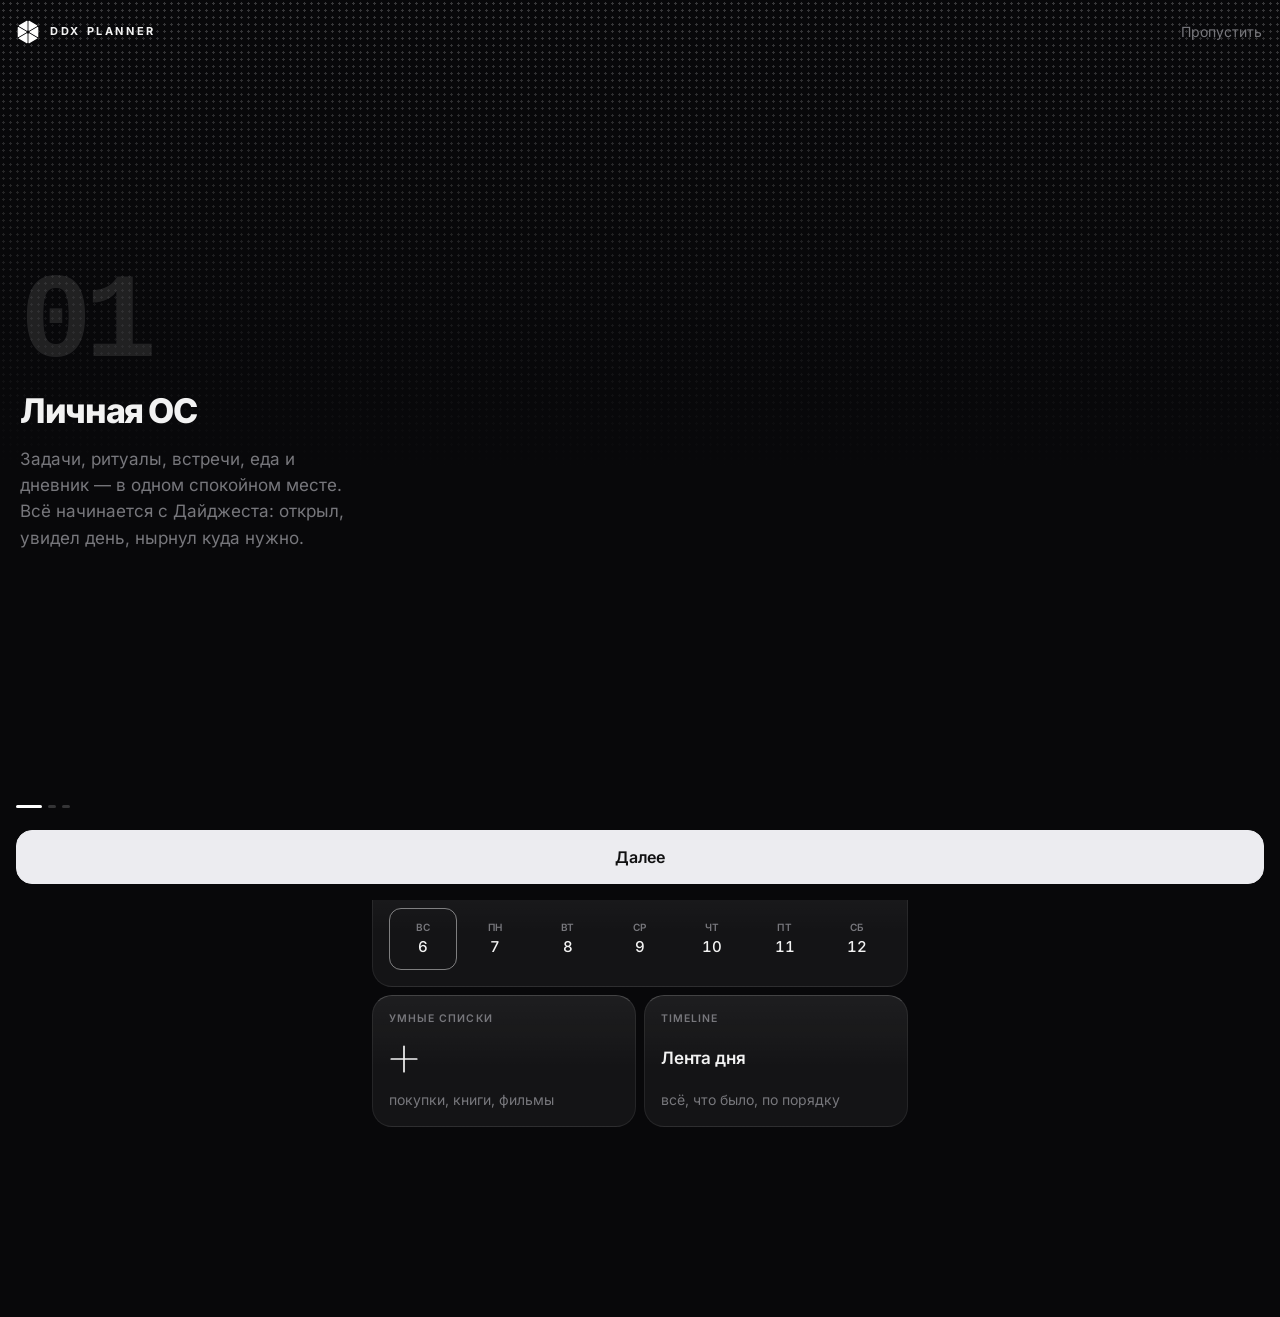
==== commit fb30d09c: "тема темнее: фон, карточки, рамки, цвет статус-бара Co-Authored-By: Claude Sonnet 5.5 <noreply@anthr" ====
--- a/index.html
+++ b/index.html
@@ -4,10 +4,10 @@
   <meta charset="utf-8">
   <meta name="viewport" content="width=device-width, initial-scale=1, viewport-fit=cover">
   <title>DDX Planner</title>
-  <meta name="theme-color" content="#111112">
+  <meta name="theme-color" content="#08080a">
   <meta http-equiv="refresh" content="0; url=planner/">
   <link rel="apple-touch-icon" href="planner/icons/apple-touch-icon.png">
-  <style>html, body { margin: 0; background: #111112; }</style>
+  <style>html, body { margin: 0; background: #08080a; }</style>
   <script>location.replace('planner/' + location.hash);</script>
 </head>
 <body>
